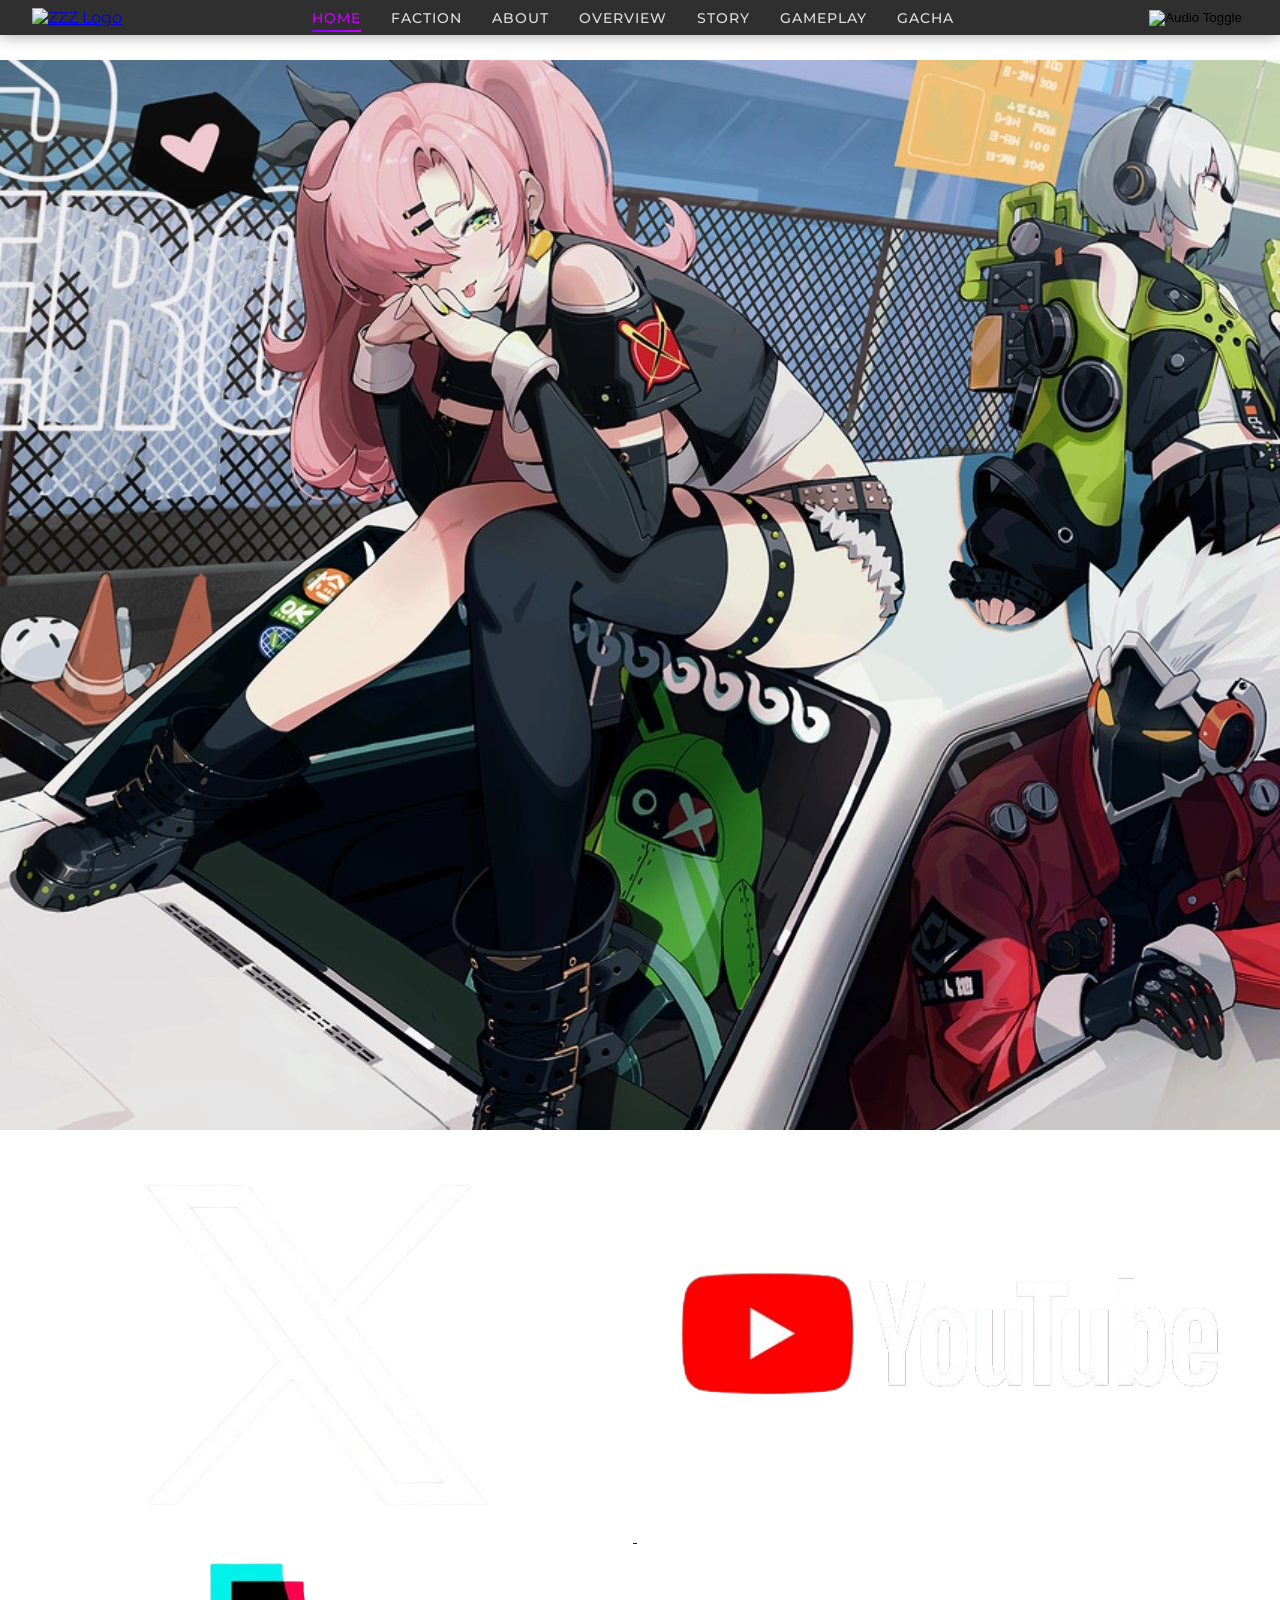
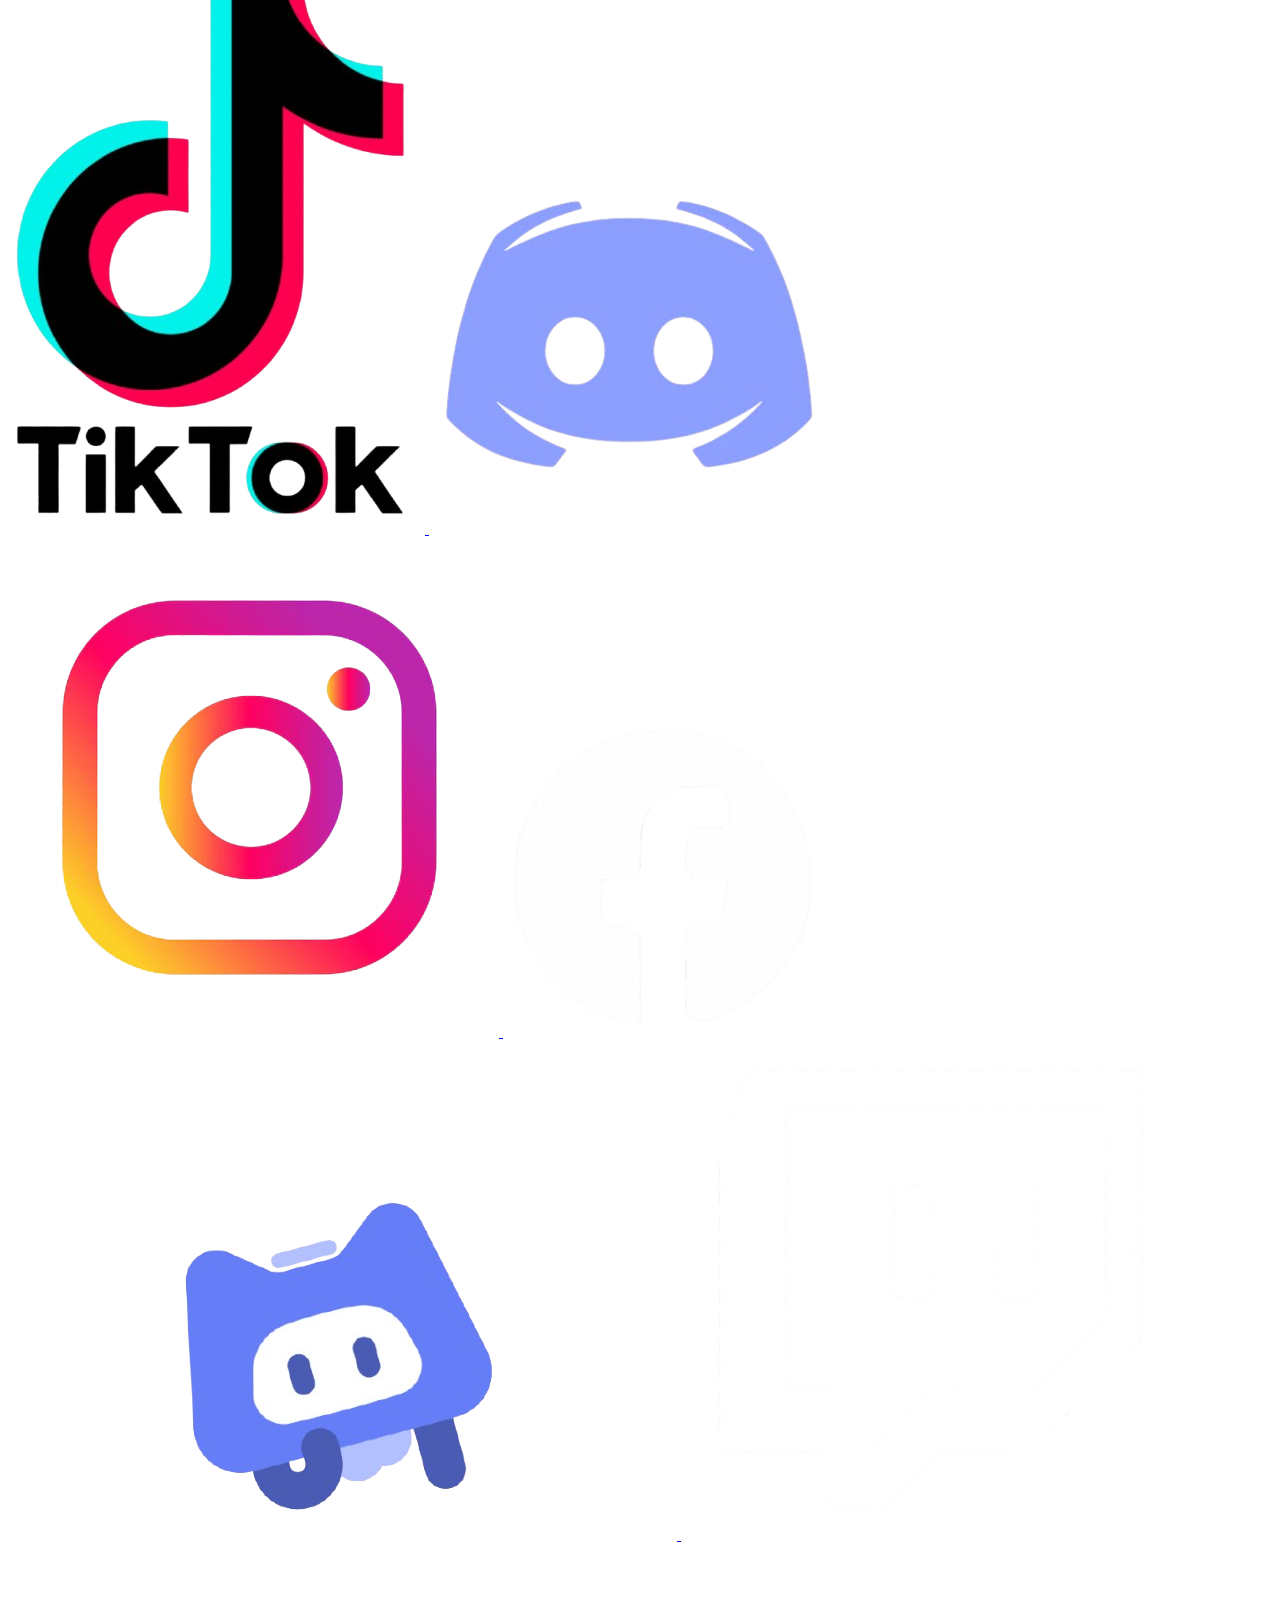
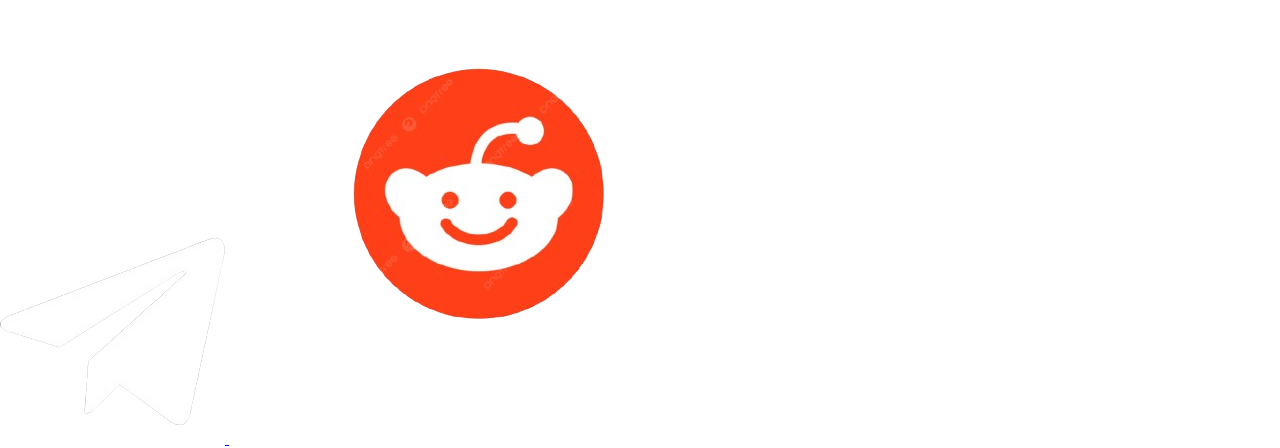
==== index.html @ 1888feba "webdev test" ====
<!DOCTYPE html>
<html lang="en">
<head>
  <meta charset="UTF-8" />
  <meta name="viewport" content="width=device-width, initial-scale=1.0"/>
  <title>Zenless Zone Zero - Fan Site</title>
  <link rel="stylesheet" href="SonsOfCalydon.css"/>
  <link rel="stylesheet" href="navbar.css"/>
  <link href="https://fonts.googleapis.com/css2?family=Montserrat:wght@400;700&display=swap" rel="stylesheet">
</head>
<body>
  <audio id="site-music" src="audio/zzz_music.mp3" autoplay loop muted></audio>

  <!-- Top Main Navbar -->
  <nav class="navbar">
    <a href="https://zenless.hoyoverse.com/en-us/"><img src="images/zzz.png" alt="ZZZ Logo" class="logo"/></a>
    <ul class="nav-links">
      <li><a href="home.html" class="active">Home</a></li>
      <li><a href="factions.html">Faction</a></li>
      <li><a href="about.html">About</a></li>
      <li><a href="overview.html">Overview</a></li>
      <li><a href="story.html">Story</a></li>
      <li><a href="gameplay.html">Gameplay</a></li>
      <li><a href="gacha.html">Gacha</a></li>
    </ul>
    <button id="toggle-music">
      <img id="audio-icon" src="miscimages/IconVoiceOnly3.png" alt="Audio Toggle" />
    </button>
  </nav>


  <main class="hero">
    <img src="images/zzzbackground.png" alt="Background" class="background"/>

    <div class="social-media-container">
      <a href="https://x.com/intent/follow?screen_name=ZZZ_EN&original_referer=https://twitter.com/ZZZ_EN">
        <img src="socialmedialogos/twitterxwhitelogo-removebg-preview.png" alt="Twitter" class="character twitter"/>
      </a>

      <a href="https://www.youtube.com/@ZZZ_Official">
        <img src="socialmedialogos/new-youtube-logo-removebg-preview.png" alt="Youtube" class="character youtube"/>
      </a>

      <a href="https://www.tiktok.com/@zenlesszonezero">
        <img src="socialmedialogos/tiktoklogo-removebg-preview.png" alt="Tiktok" class="character tiktok"/>
      </a>

      <a href="https://discord.com/invite/zenlesszonezero">
        <img src="socialmedialogos/discordlogo1-removebg-preview.png" alt="Discord" class="character discord"/>
      </a>

      <a href="https://www.instagram.com/zzz.official.en/">
        <img src="socialmedialogos/instalogo-removebg-preview.png" alt="Instagram" class="character instagram">
      </a>

      <a href="https://www.facebook.com/ZZZ.Official.EN/">
        <img src="socialmedialogos/facebooklogowhite-removebg-preview.png" alt="Facebook" class="character facebook">
      </a>

      <a href="https://www.hoyolab.com/accountCenter/postList?id=219270333&utm_id=8&utm_medium=component&utm_source=component">
        <img src="socialmedialogos/hoyolablogo-removebg-preview.png" alt="Hoyolab" class="character hoyolab">
      </a>

      <a href="https://www.twitch.tv/zenlesszonezero">
        <img src="socialmedialogos/twitchwhitelogo-removebg-preview.png" alt="Twitch" class="character twitch">
      </a>

      <a href="https://t.me/zzz_official">
        <img src="socialmedialogos/telegramwhitelogo-removebg-preview.png" alt="Telegram" class="character telegram">
      </a>

      <a href="https://www.reddit.com/r/ZZZ_Official/">
        <img src="socialmedialogos/redditlogo-removebg-preview.png" alt="Reddit" class="character reddit">
      </a>
    </div>
  </main>
  <script>
    // Audio Controls
    const audio = document.getElementById('site-music');
    const btn = document.getElementById('toggle-music');
    const icon = document.getElementById('audio-icon');

    btn.onclick = () => {
      if (audio.paused) {
        audio.play();
        icon.src = 'miscimages/IconVoiceOnly3.png';
      } else {
        audio.pause();
        icon.src = 'miscimages/IconVoiceOnly2.png';
      }
    };

    function enableAudio() {
      audio.muted = false;
      audio.volume = 0;
      audio.play().catch((e) => { console.log('Autoplay prevented:', e); });

      let vol = 0;
      const fadeIn = setInterval(() => {
        if (vol < 1) {
          vol += 0.05;
          audio.volume = Math.min(vol, 1);
        } else {
          clearInterval(fadeIn);
        }
      }, 100);

      document.removeEventListener('click', enableAudio);
    }
    document.addEventListener('click', enableAudio);
  </script>
</body>
</html>
---- navbar.css ----
/* Base Styles */
body {
  margin: 0;
  font-family: 'Montserrat', sans-serif;
  padding-top: 60px; /* Add space for fixed navbar */
}

/* Navbar */
.navbar {
  display: flex;
  justify-content: space-between;
  align-items: center;
  padding: 0.5em 2em;
  background-color: rgba(25, 25, 25, 0.9);
  position: fixed;
  top: 0;
  left: 0;
  width: 100%;
  z-index: 100;
  box-shadow: 0 2px 15px rgba(0, 0, 0, 0.3);
  box-sizing: border-box;
}

.logo {
  height: 40px;
  transition: transform 0.3s ease, filter 0.3s ease;
}

.logo:hover {
  transform: scale(1.1);
  filter: drop-shadow(0 0 5px rgba(128, 0, 255, 0.7));
}

.nav-links {
  display: flex;
  list-style: none;
  margin: 0;
  padding: 0;
}

.nav-links li {
  margin: 0 15px;
}

.nav-links a {
  color: #e0e0e0;
  text-decoration: none;
  font-weight: 500;
  font-size: 0.9rem;
  letter-spacing: 1px;
  text-transform: uppercase;
  padding: 5px 0;
  position: relative;
  transition: all 0.3s ease;
}

.nav-links a::after {
  content: '';
  position: absolute;
  bottom: 0;
  left: 0;
  width: 0;
  height: 2px;
  background: linear-gradient(to right, #8000ff, #cc00ff);
  transition: width 0.3s ease;
}

.nav-links a:hover {
  color: #cc00ff;
}

.nav-links a:hover::after {
  width: 100%;
}

.nav-links a.active {
  color: #cc00ff;
}

.nav-links a.active::after {
  width: 100%;
  background: linear-gradient(to right, #8000ff, #cc00ff);
}

#toggle-music {
  background: none;
  border: none;
  cursor: pointer;
  transition: transform 0.3s ease;
}

#toggle-music:hover {
  transform: scale(1.1);
}

#toggle-music img {
  width: 30px;
  height: 30px;
}
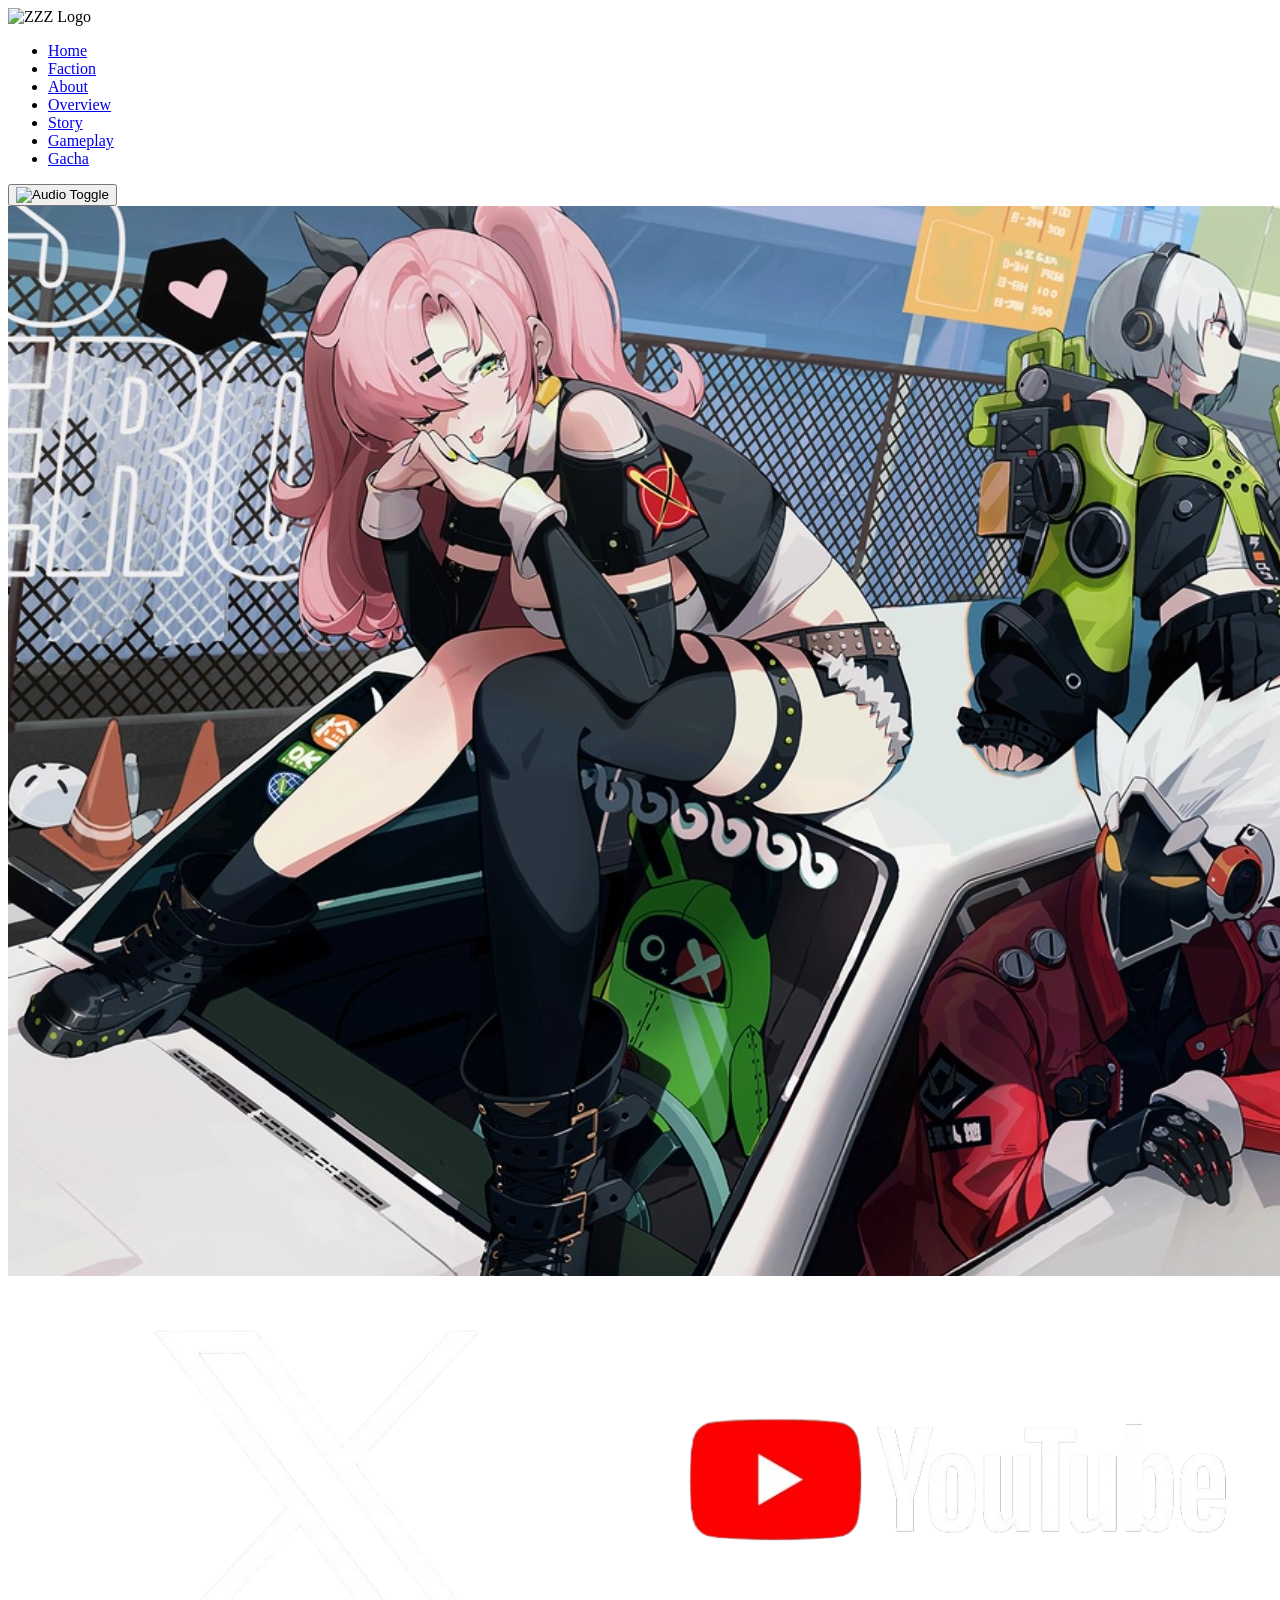
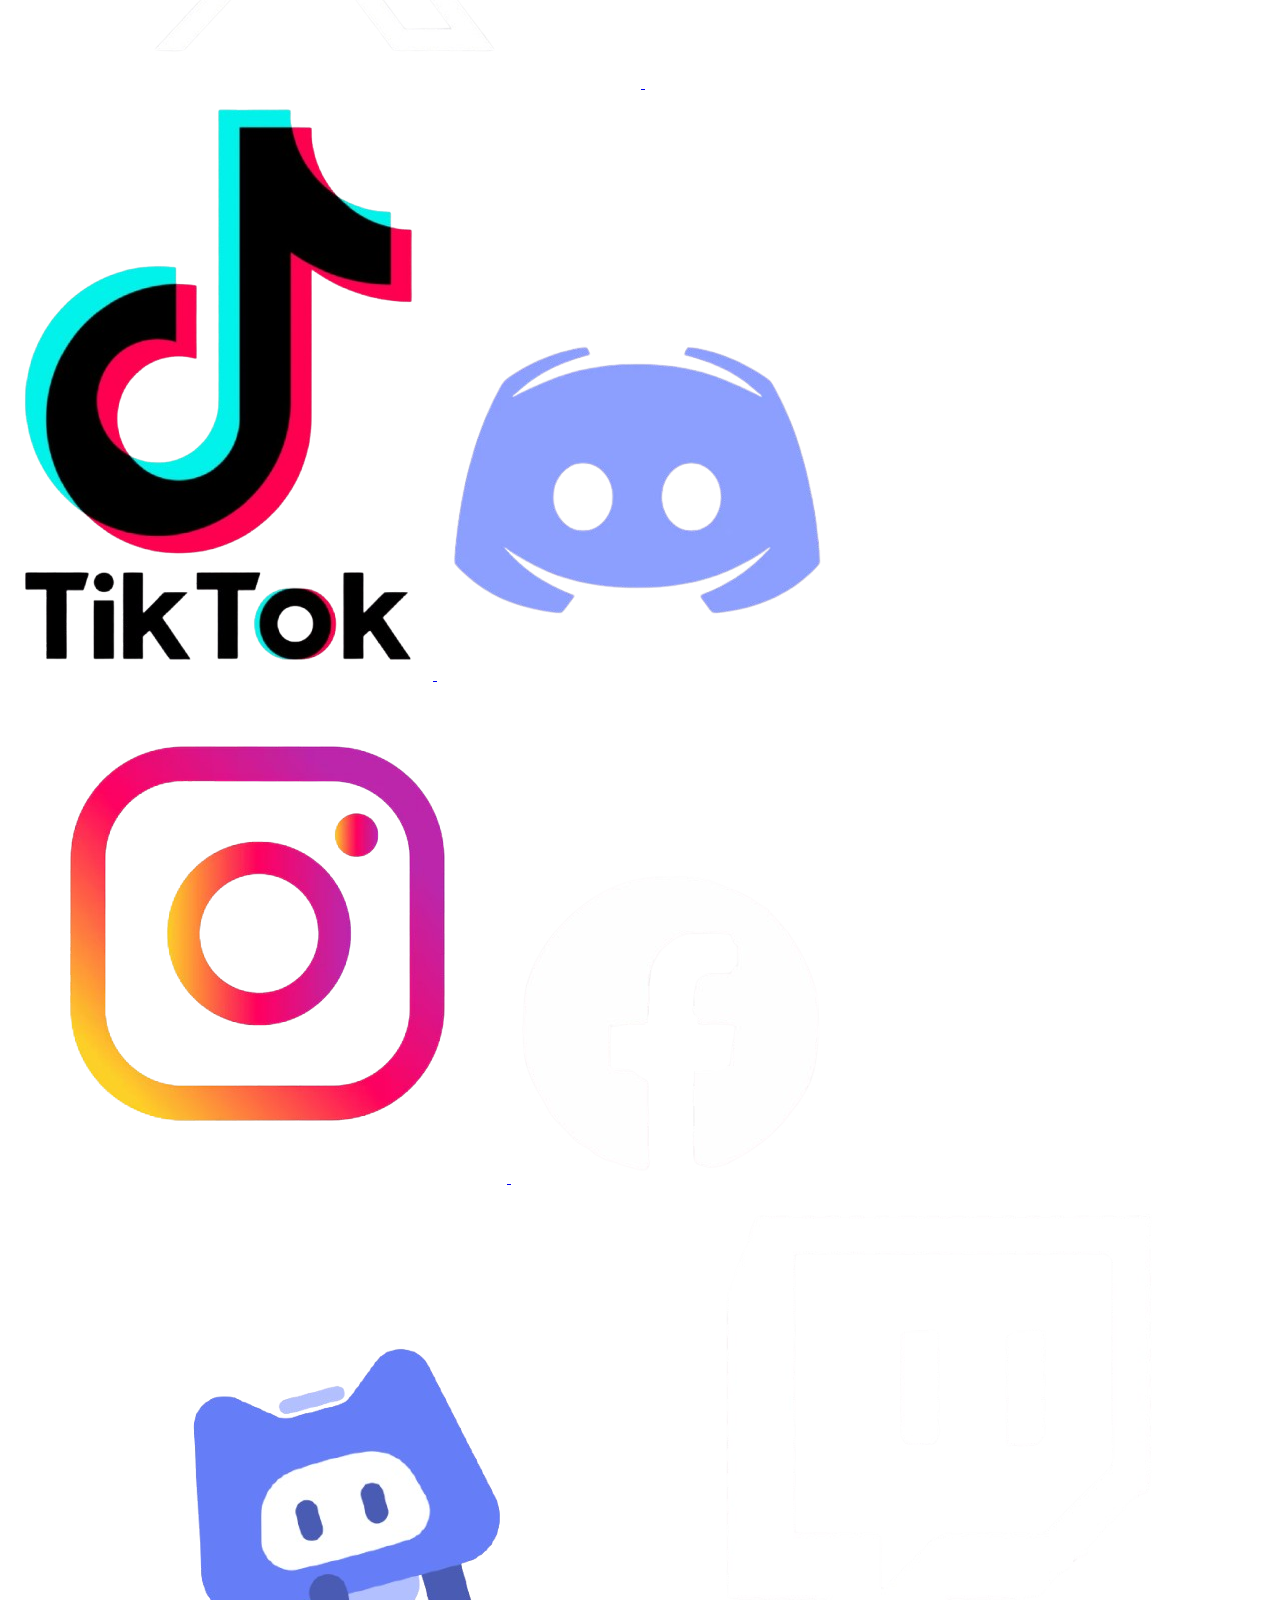
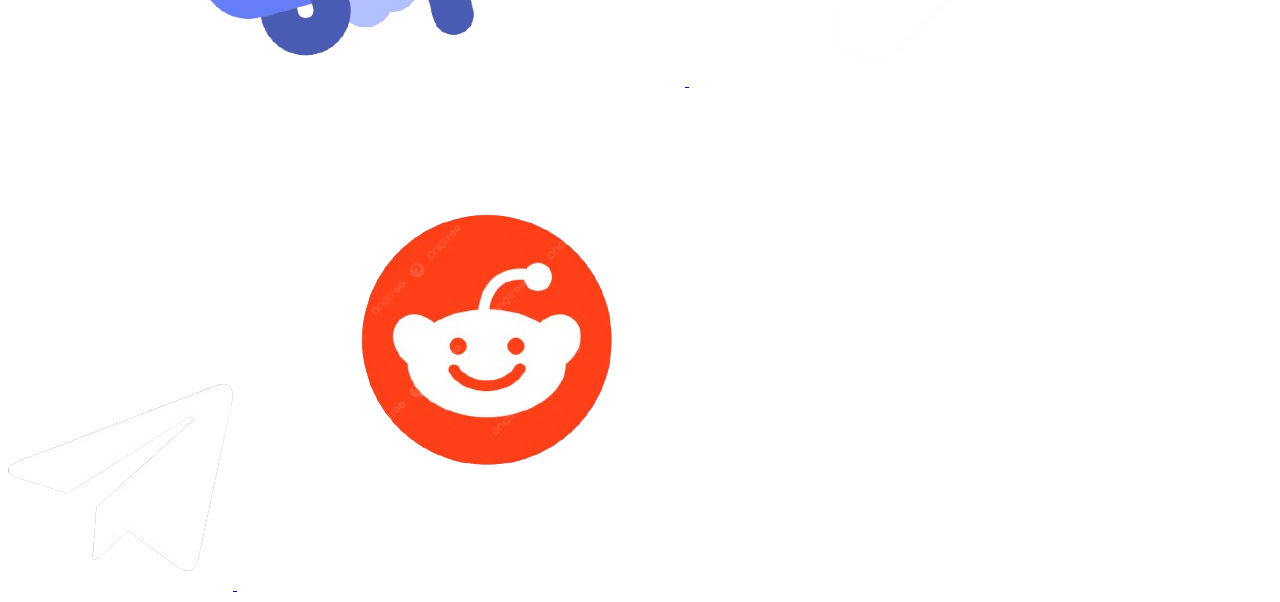
==== commit a2576524: "Add files via upload" ====
--- a/index.html
+++ b/index.html
@@ -5,7 +5,6 @@
   <meta name="viewport" content="width=device-width, initial-scale=1.0"/>
   <title>Zenless Zone Zero - Fan Site</title>
   <link rel="stylesheet" href="SonsOfCalydon.css"/>
-  <link rel="stylesheet" href="navbar.css"/>
   <link href="https://fonts.googleapis.com/css2?family=Montserrat:wght@400;700&display=swap" rel="stylesheet">
 </head>
 <body>
@@ -13,7 +12,8 @@
 
   <!-- Top Main Navbar -->
   <nav class="navbar">
-    <a href="https://zenless.hoyoverse.com/en-us/"><img src="images/zzz.png" alt="ZZZ Logo" class="logo"/></a>
+    <img src="images/zzz.png" alt="ZZZ Logo" class="logo"/>
+
     <ul class="nav-links">
       <li><a href="home.html" class="active">Home</a></li>
       <li><a href="factions.html">Faction</a></li>
@@ -23,6 +23,7 @@
       <li><a href="gameplay.html">Gameplay</a></li>
       <li><a href="gacha.html">Gacha</a></li>
     </ul>
+
     <button id="toggle-music">
       <img id="audio-icon" src="miscimages/IconVoiceOnly3.png" alt="Audio Toggle" />
     </button>
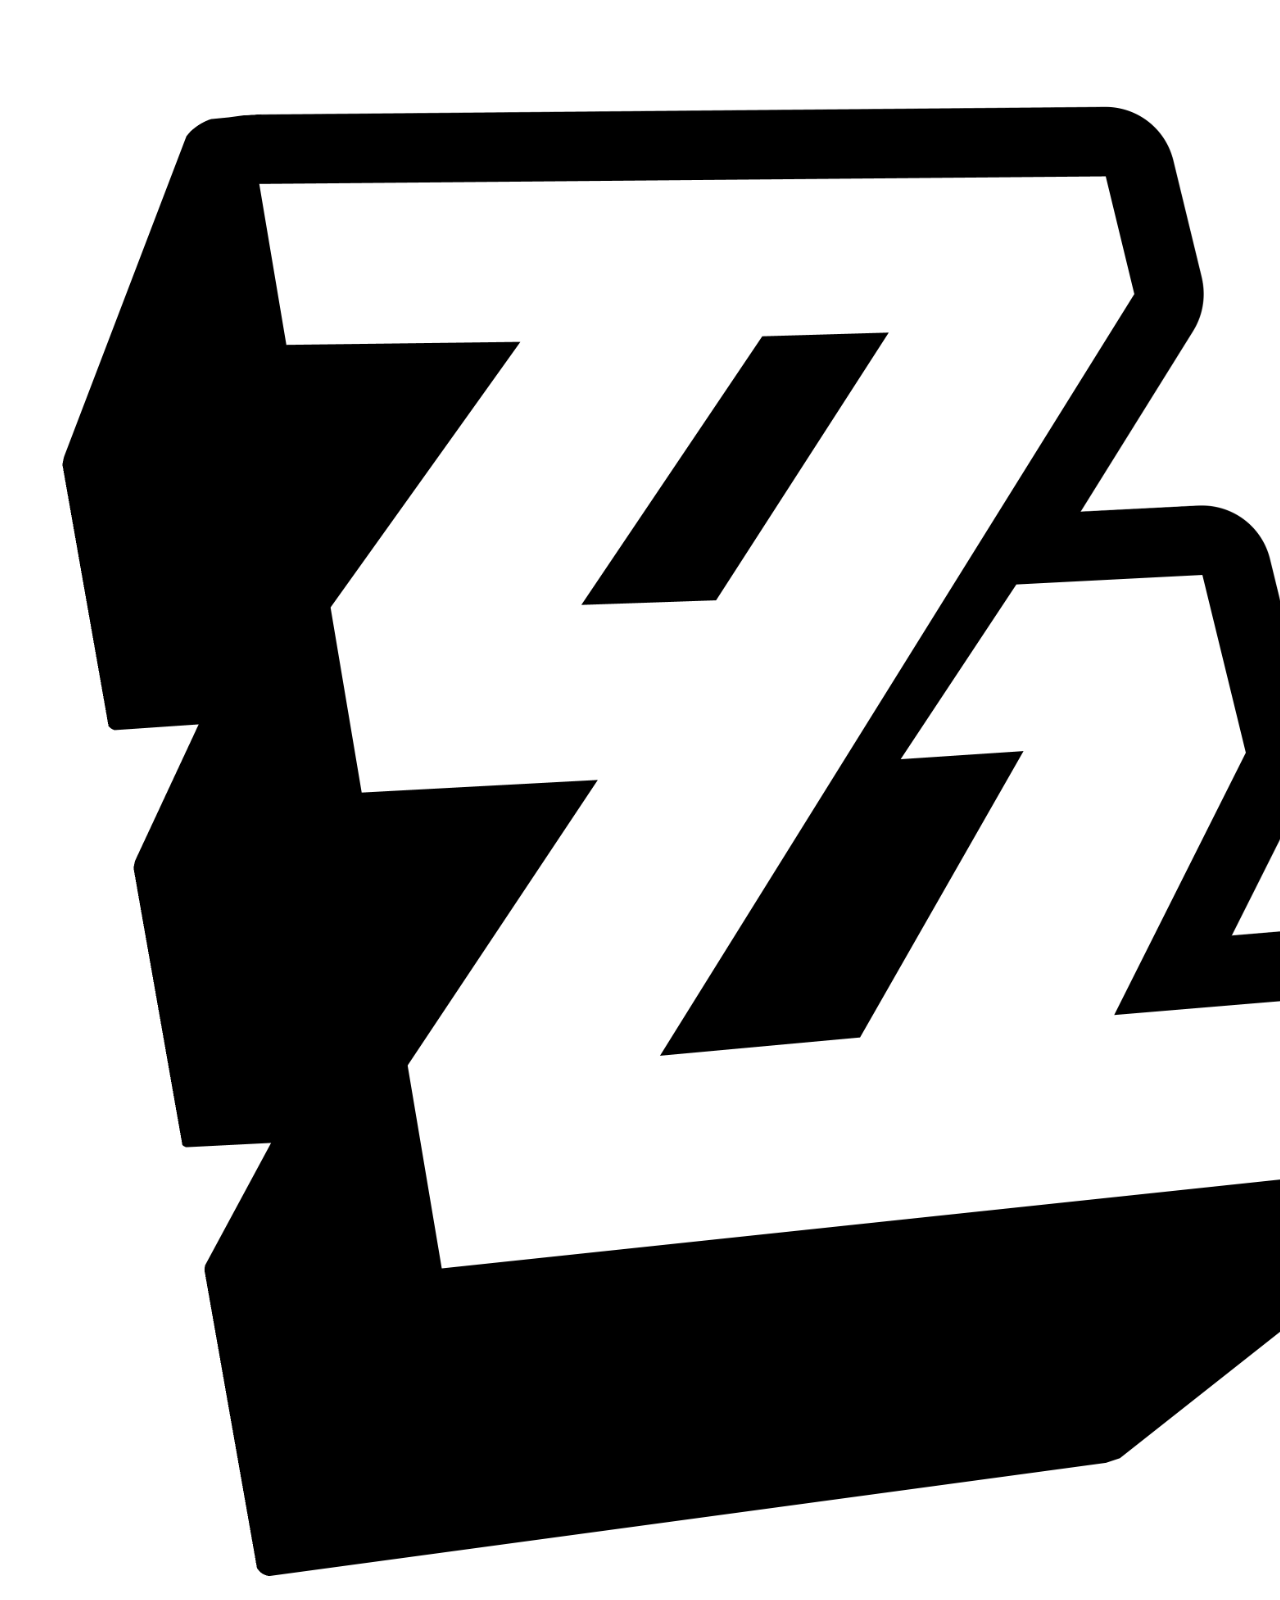
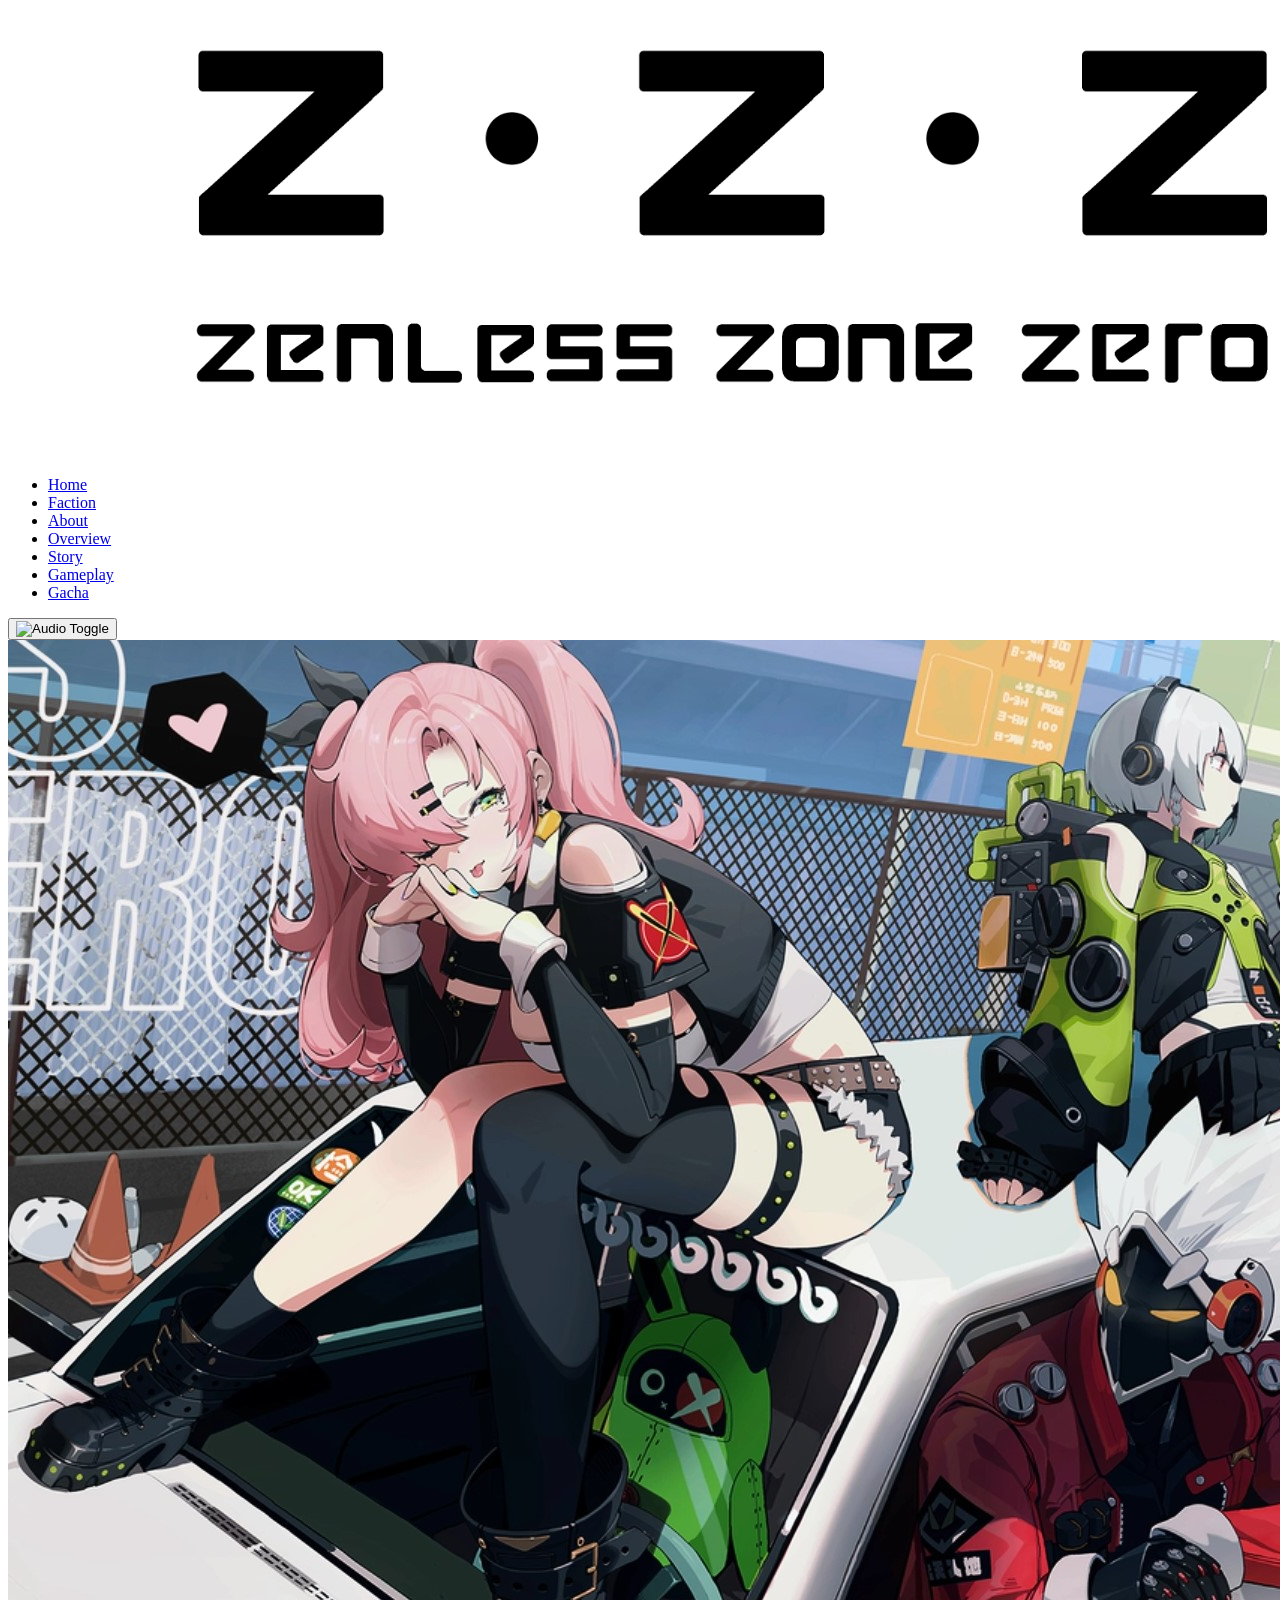
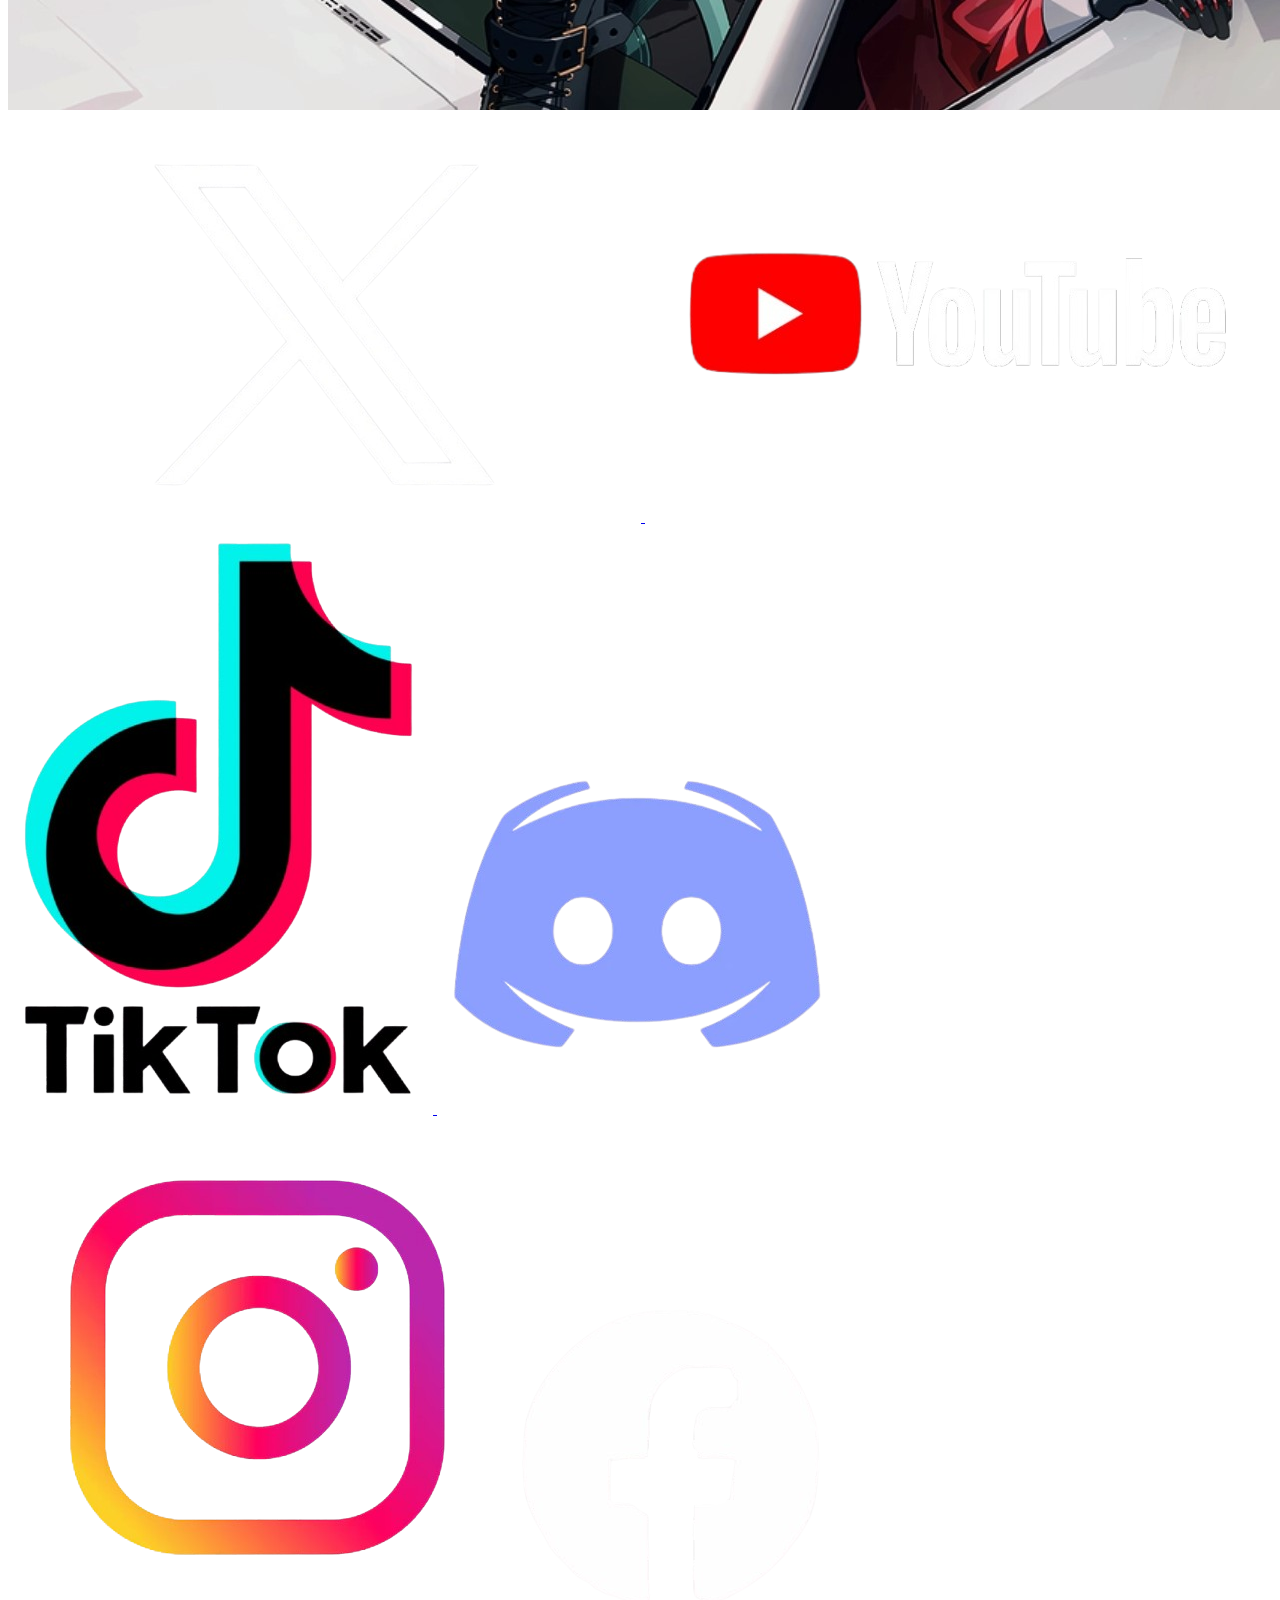
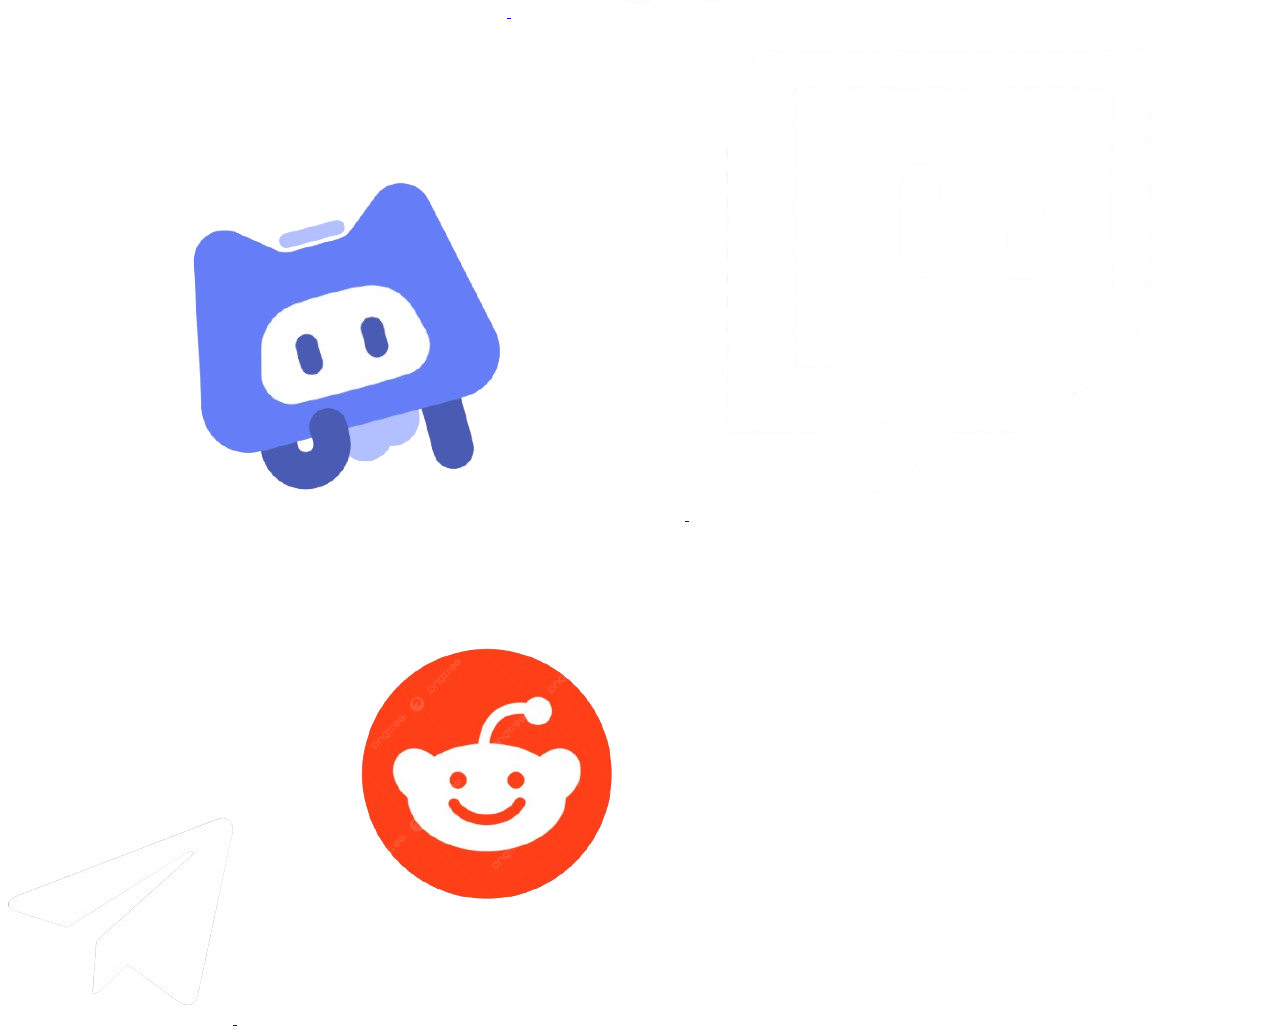
==== commit 373e44e7: "Update index.html" ====
--- a/index.html
+++ b/index.html
@@ -12,7 +12,7 @@
 
   <!-- Top Main Navbar -->
   <nav class="navbar">
-    <img src="images/zzz.png" alt="ZZZ Logo" class="logo"/>
+    <img src="zzz.png" alt="ZZZ Logo" class="logo"/>
 
     <ul class="nav-links">
       <li><a href="home.html" class="active">Home</a></li>
@@ -111,4 +111,4 @@
     document.addEventListener('click', enableAudio);
   </script>
 </body>
-</html>+</html>
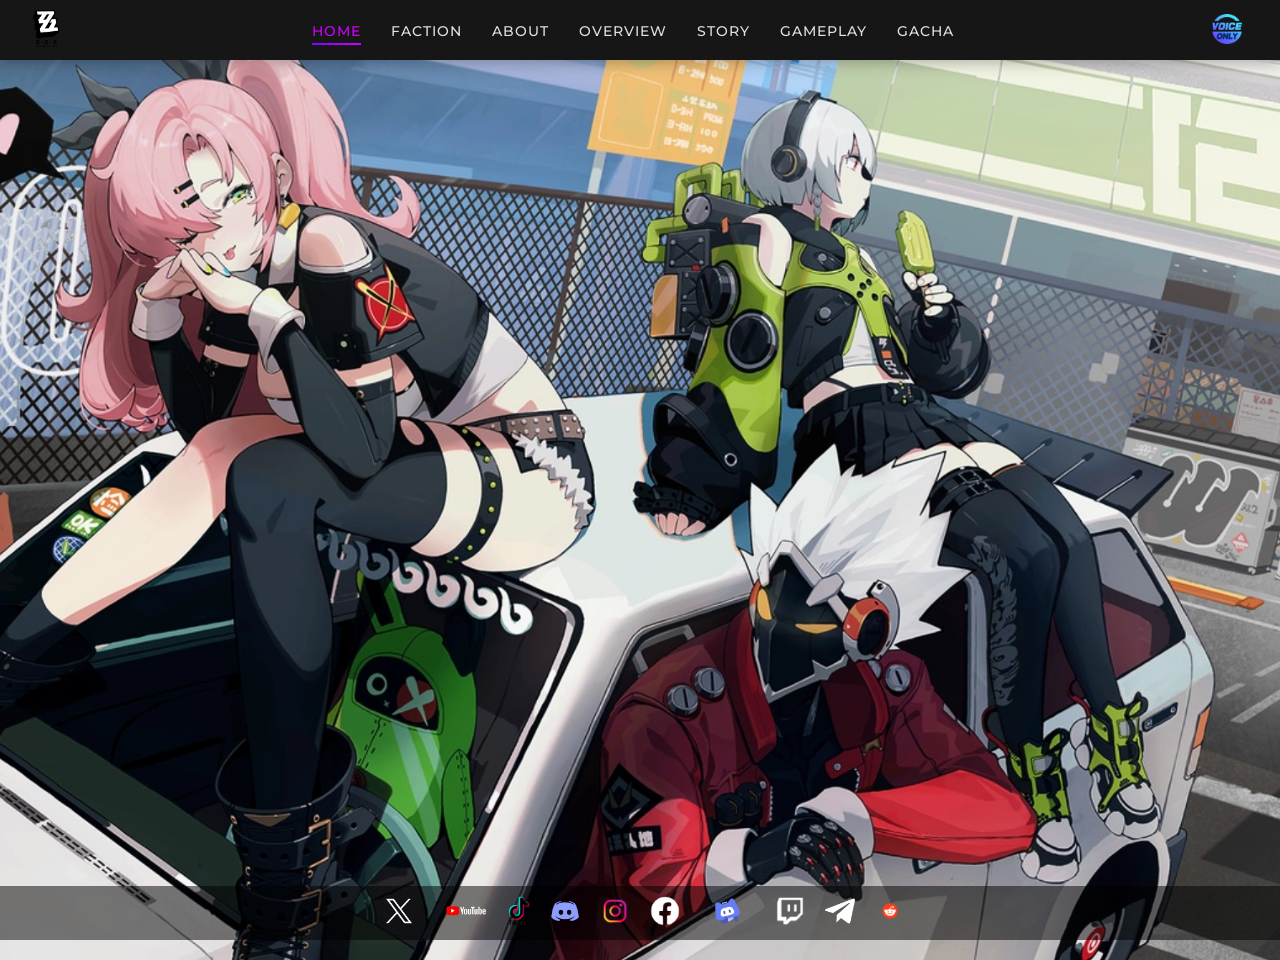
==== commit a50411b9: "Add files via upload" ====
--- a/index.html
+++ b/index.html
@@ -5,6 +5,7 @@
   <meta name="viewport" content="width=device-width, initial-scale=1.0"/>
   <title>Zenless Zone Zero - Fan Site</title>
   <link rel="stylesheet" href="SonsOfCalydon.css"/>
+  <link rel="stylesheet" href="navbar.css"/>
   <link href="https://fonts.googleapis.com/css2?family=Montserrat:wght@400;700&display=swap" rel="stylesheet">
 </head>
 <body>
@@ -12,8 +13,7 @@
 
   <!-- Top Main Navbar -->
   <nav class="navbar">
-    <img src="zzz.png" alt="ZZZ Logo" class="logo"/>
-
+    <a href="https://zenless.hoyoverse.com/en-us/"><img src="images/zzz.png" alt="ZZZ Logo" class="logo"/></a>
     <ul class="nav-links">
       <li><a href="home.html" class="active">Home</a></li>
       <li><a href="factions.html">Faction</a></li>
@@ -23,7 +23,6 @@
       <li><a href="gameplay.html">Gameplay</a></li>
       <li><a href="gacha.html">Gacha</a></li>
     </ul>
-
     <button id="toggle-music">
       <img id="audio-icon" src="miscimages/IconVoiceOnly3.png" alt="Audio Toggle" />
     </button>
@@ -111,4 +110,4 @@
     document.addEventListener('click', enableAudio);
   </script>
 </body>
-</html>
+</html>
--- a/SonsOfCalydon.css
+++ b/SonsOfCalydon.css
@@ -0,0 +1,157 @@
+body {
+    margin: 0;
+    font-family: 'Segoe UI', sans-serif;
+    background: #000;
+    color: #fff;
+    overflow-x: hidden;
+  }
+
+  /* Navbar */
+  .navbar {
+    display: flex;
+    justify-content: space-between;
+    align-items: center;
+    padding: 0.5em 2em;
+    background-color: rgba(25, 25, 25, 0.9);
+    position: fixed;
+    width: 100%;
+    z-index: 100;
+    box-shadow: 0 2px 15px rgba(0, 0, 0, 0.3);
+  }
+
+  .logo {
+    height: 40px;
+    transition: transform 0.3s ease, filter 0.3s ease;
+  }
+
+  .logo:hover {
+    transform: scale(1.1);
+    filter: drop-shadow(0 0 5px rgba(255, 111, 97, 0.7));
+  }
+
+  #toggle-music {
+    background: none;
+    border: none;
+    cursor: pointer;
+    transition: transform 0.3s ease;
+  }
+
+  #toggle-music:hover {
+    transform: scale(1.1);
+  }
+
+  .hero {
+    position: relative;
+    width: 100%;
+    height: 100vh;
+    overflow: hidden;
+    display: flex;
+    align-items: center;
+    justify-content: center;
+  }
+
+  .background {
+    width: 100%;
+    height: 100%;
+    object-fit: cover;
+    position: absolute;
+    z-index: 1;
+  }
+
+  .character {
+    position: absolute;
+    max-height: 80vh;
+    z-index: 2;
+    transition: transform 0.3s ease;
+  }
+
+  .character:hover {
+    transform: scale(1.05);
+  }
+
+  /* Social media icons styling */
+  .twitter, .youtube, .tiktok, .discord, .instagram, .facebook, .hoyolab, .twitch, .telegram, .reddit {
+    position: static;
+    display: inline-block;
+    max-height: 30px;
+    width: auto;
+    margin: 0 10px;
+    transition: transform 0.2s ease;
+  }
+
+  .social-media-container {
+    position: absolute;
+    bottom: 20px;
+    left: 0;
+    right: 0;
+    z-index: 5;
+    display: flex;
+    justify-content: center;
+    align-items: center;
+    background-color: rgba(0, 0, 0, 0.5);
+    padding: 10px 0;
+  }
+
+  .social-media-container a:hover img {
+    transform: scale(1.2);
+  }
+
+  
+  #toggle-music img {
+    width: 24px;
+    height: 24px;
+  }
+
+  /* This is a duplicate navbar style that's been replaced with the one above */
+
+
+  .nav-links {
+    display: flex;
+    list-style: none;
+    margin: 0;
+    padding: 0;
+  }
+
+  .nav-links li {
+    margin: 0 15px;
+  }
+
+  .nav-links a {
+    color: #e0e0e0;
+    text-decoration: none;
+    font-weight: 500;
+    font-size: 0.9rem;
+    letter-spacing: 1px;
+    text-transform: uppercase;
+    padding: 5px 0;
+    position: relative;
+    transition: all 0.3s ease;
+  }
+
+  .nav-links a::after {
+    content: '';
+    position: absolute;
+    bottom: 0;
+    left: 0;
+    width: 0;
+    height: 2px;
+    background: linear-gradient(to right, #ff6f61, #ff9a8b);
+    transition: width 0.3s ease;
+  }
+
+  .nav-links a:hover {
+    color: #ff6f61;
+  }
+
+  .nav-links a:hover::after {
+    width: 100%;
+  }
+
+  .nav-links a.active {
+    color: #ff6f61;
+  }
+
+  .nav-links a.active::after {
+    width: 100%;
+    background: linear-gradient(to right, #ff6f61, #ff9a8b);
+  }
--- a/navbar.css
+++ b/navbar.css
@@ -0,0 +1,99 @@
+/* Base Styles */
+body {
+  margin: 0;
+  font-family: 'Montserrat', sans-serif;
+  padding-top: 60px; /* Add space for fixed navbar */
+}
+
+/* Navbar */
+.navbar {
+  display: flex;
+  justify-content: space-between;
+  align-items: center;
+  padding: 0.5em 2em;
+  background-color: rgba(25, 25, 25, 0.9);
+  position: fixed;
+  top: 0;
+  left: 0;
+  width: 100%;
+  z-index: 100;
+  box-shadow: 0 2px 15px rgba(0, 0, 0, 0.3);
+  box-sizing: border-box;
+}
+
+.logo {
+  height: 40px;
+  transition: transform 0.3s ease, filter 0.3s ease;
+}
+
+.logo:hover {
+  transform: scale(1.1);
+  filter: drop-shadow(0 0 5px rgba(128, 0, 255, 0.7));
+}
+
+.nav-links {
+  display: flex;
+  list-style: none;
+  margin: 0;
+  padding: 0;
+}
+
+.nav-links li {
+  margin: 0 15px;
+}
+
+.nav-links a {
+  color: #e0e0e0;
+  text-decoration: none;
+  font-weight: 500;
+  font-size: 0.9rem;
+  letter-spacing: 1px;
+  text-transform: uppercase;
+  padding: 5px 0;
+  position: relative;
+  transition: all 0.3s ease;
+}
+
+.nav-links a::after {
+  content: '';
+  position: absolute;
+  bottom: 0;
+  left: 0;
+  width: 0;
+  height: 2px;
+  background: linear-gradient(to right, #8000ff, #cc00ff);
+  transition: width 0.3s ease;
+}
+
+.nav-links a:hover {
+  color: #cc00ff;
+}
+
+.nav-links a:hover::after {
+  width: 100%;
+}
+
+.nav-links a.active {
+  color: #cc00ff;
+}
+
+.nav-links a.active::after {
+  width: 100%;
+  background: linear-gradient(to right, #8000ff, #cc00ff);
+}
+
+#toggle-music {
+  background: none;
+  border: none;
+  cursor: pointer;
+  transition: transform 0.3s ease;
+}
+
+#toggle-music:hover {
+  transform: scale(1.1);
+}
+
+#toggle-music img {
+  width: 30px;
+  height: 30px;
+}
